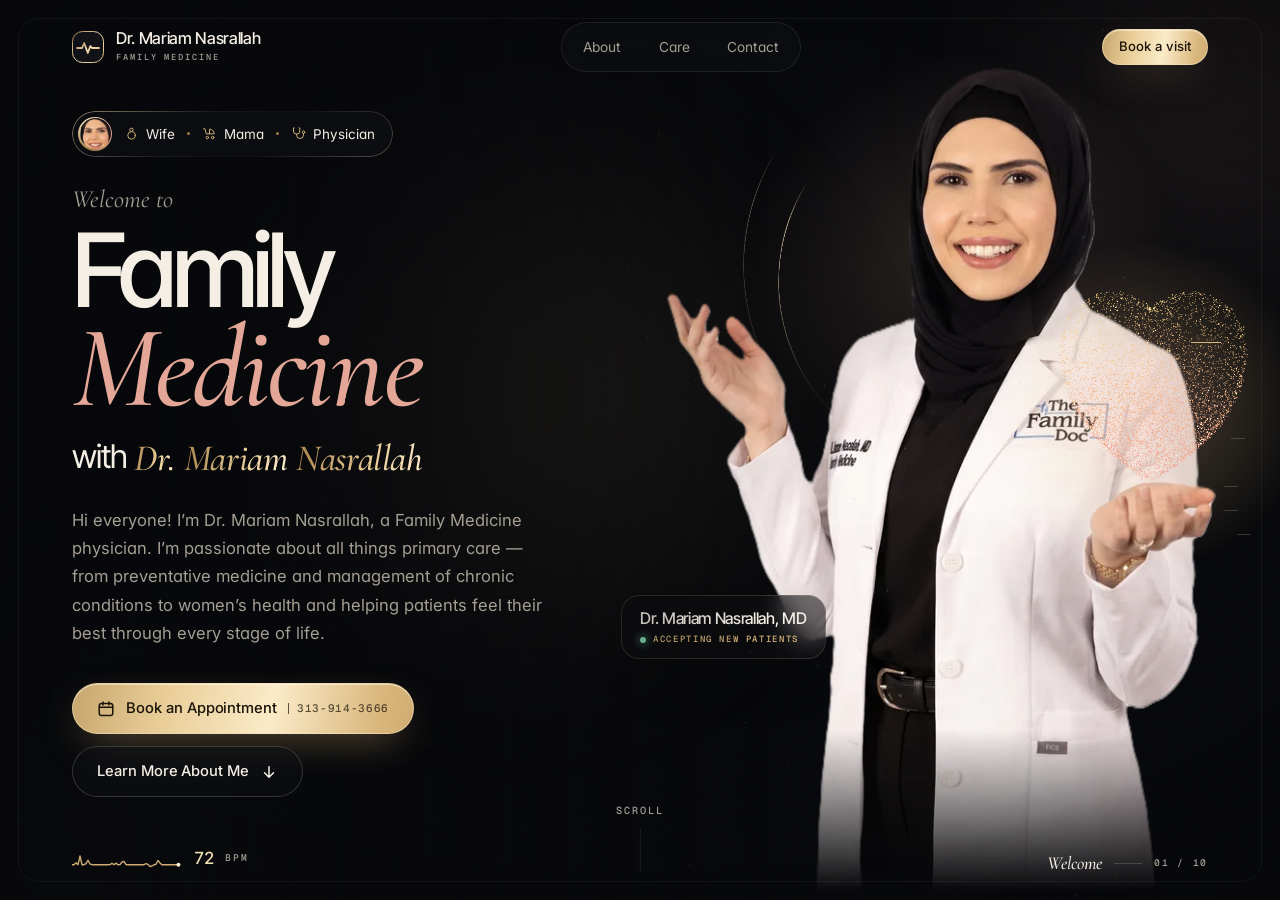
==== dr-mariam-website/index.html @ cad7cf0d "Redesign Dr. Mariam site with a premium champagne-gold look Adds the uploaded one-page site under dr" ====
<!doctype html>
<html lang="en">
<head>
<meta charset="utf-8">
<meta name="viewport" content="width=device-width, initial-scale=1, viewport-fit=cover">
<title>Dr. Mariam Nasrallah</title>
<meta name="description" content="Dr. Mariam Nasrallah, Family Medicine physician. Preventative medicine, chronic condition management and women's health for every stage of life. Now accepting new patients — call 313-914-3666.">
<meta name="theme-color" content="#07080B">
<meta property="og:type" content="website">
<meta property="og:title" content="Family Medicine with Dr. Mariam Nasrallah">
<meta property="og:description" content="Compassionate, patient-centered primary care for your whole family. Currently accepting new patients.">
<meta property="og:image" content="assets/img/og-image.jpg">
<meta name="twitter:card" content="summary_large_image">
<meta name="twitter:image" content="assets/img/og-image.jpg">
<link rel="icon" href="assets/img/favicon.svg" type="image/svg+xml">
<link rel="apple-touch-icon" href="assets/img/apple-touch-icon.png">
<link rel="manifest" href="site.webmanifest">
<link rel="preconnect" href="https://fonts.googleapis.com">
<link rel="preconnect" href="https://fonts.gstatic.com" crossorigin>
<link rel="stylesheet" href="https://fonts.googleapis.com/css2?family=Inter+Tight:wght@300..600&family=Cormorant+Garamond:ital,wght@1,400..600&family=Inter:wght@400;500&family=Geist+Mono:wght@400;500&display=swap">
<script type="application/ld+json">
{
  "@context": "https://schema.org",
  "@type": "Physician",
  "name": "Dr. Mariam Nasrallah",
  "medicalSpecialty": "https://schema.org/PrimaryCare",
  "description": "Family Medicine physician focused on preventative medicine, chronic condition management and women's health.",
  "telephone": "+1-313-914-3666",
  "isAcceptingNewPatients": true,
  "sameAs": ["https://www.instagram.com/thefamilydocclinic/"]
}
</script>
<link rel="preload" as="image" href="assets/img/dr-mariam-960.webp" imagesrcset="assets/img/dr-mariam-600.webp 600w, assets/img/dr-mariam-960.webp 960w" imagesizes="(max-width: 760px) 45vh, 66vh" fetchpriority="high">
<link rel="stylesheet" href="assets/css/style.css">
</head>
<body>

<svg width="0" height="0" style="position:absolute" aria-hidden="true" focusable="false"><defs><linearGradient id="gWarm" x1="0" y1="0" x2="1" y2="1"><stop offset="0" stop-color="#F3DFB6"/><stop offset=".55" stop-color="#D8B57A"/><stop offset="1" stop-color="#E4A797"/></linearGradient><linearGradient id="gGold" x1="0" y1="0" x2="1" y2="1"><stop offset="0" stop-color="#9E7A45"/><stop offset=".5" stop-color="#F3DFB6"/><stop offset="1" stop-color="#D8B57A"/></linearGradient></defs></svg>
<div class="loader" id="loader" aria-hidden="true">
  <div class="loader-in">
    <svg viewBox="0 0 64 64"><circle cx="32" cy="32" r="30"/><path pathLength="1" d="M8 34h11l4.4-10 7.2 20 5.2-14 3.2 4H56"/></svg>
    <span class="loader-name">Dr. Mariam Nasrallah</span>
    <span class="loader-bar"><i></i></span>
  </div>
</div>
<div class="atmos" aria-hidden="true"><i></i></div>
<figure class="doc" id="doc">
  <div class="doc-in" id="docIn">
    <div class="halo" aria-hidden="true"></div>
    <div class="ring" aria-hidden="true"></div>
    <div class="ring r2" aria-hidden="true"></div>
    <img src="assets/img/dr-mariam-960.webp" srcset="assets/img/dr-mariam-600.webp 600w, assets/img/dr-mariam-960.webp 960w" sizes="(max-width: 760px) 45vh, 66vh" width="960" height="1402" alt="Dr. Mariam Nasrallah in her white coat, smiling with open hands" fetchpriority="high" decoding="async">
    <div class="scan" aria-hidden="true"></div>
    <span class="palm" id="palm" aria-hidden="true"></span>
    <div class="doc-tag" aria-hidden="true"><b>Dr. Mariam Nasrallah, MD</b><span><i></i>Accepting new patients</span></div>
  </div>
</figure>
<canvas id="scene" aria-hidden="true"></canvas>
<div class="vignette" aria-hidden="true"></div>
<div class="grain" aria-hidden="true"></div>
<div class="frame" aria-hidden="true"></div>
<div class="progress" id="progress" aria-hidden="true"></div>

<header class="nav">
  <div class="bar">
    <a class="brand" href="#home" data-go="0" aria-label="Dr. Mariam Nasrallah — home">
      <svg viewBox="0 0 32 32" aria-hidden="true"><rect x=".5" y=".5" width="31" height="31" rx="10" fill="#111217" stroke="url(#gGold)"/><path d="M5 17h5l2.2-5 3.6 10 2.6-7 1.6 2H27" fill="none" stroke="url(#gGold)" stroke-width="1.8" stroke-linecap="round" stroke-linejoin="round"/></svg>
      <span>Dr. Mariam Nasrallah<small>Family Medicine</small></span>
    </a>
    <ul class="nav-links">
      <li><a href="#about" data-go="1" data-group="1-4">About</a></li>
      <li><a href="#care" data-go="5" data-group="5-8">Care</a></li>
      <li><a href="#contact" data-go="9" data-group="9-9">Contact</a></li>
    </ul>
    <a class="btn btn-sm btn-gold" href="tel:+13139143666">Book a visit</a>
  </div>
</header>

<main class="stage" id="stage">
  <!-- Each .ch is one chapter. Scroll / swipe / arrow keys move between them (assets/js/main.js). -->

  <!-- 00 · HERO -->
  <section class="ch hero" id="home" data-side="left" data-name="Welcome">
    <div class="panel">
      <p class="roles" data-r>
        <span class="avatar"><img src="assets/img/avatar.webp" alt="" width="30" height="30"></span>
        <span class="r"><svg class="ic" viewBox="0 0 24 24" aria-hidden="true"><circle cx="12" cy="15" r="6"/><path d="M9.2 6.2 10.6 3.5h2.8l1.4 2.7L12 9.2z"/></svg>Wife</span><i></i>
        <span class="r"><svg class="ic" viewBox="0 0 24 24" aria-hidden="true"><path d="M2.5 4.5h2.4l1.7 8h12.9a7.5 7.5 0 0 0-7.5-7.5v7.5"/><circle cx="8.5" cy="18.5" r="2"/><circle cx="17" cy="18.5" r="2"/></svg>Mama</span><i></i>
        <span class="r"><svg class="ic" viewBox="0 0 24 24" aria-hidden="true"><path d="M5 3H4v5a5 5 0 0 0 10 0V3h-1"/><path d="M9 13v1.5a5.5 5.5 0 0 0 11 0V12"/><circle cx="20" cy="10" r="2"/></svg>Physician</span>
      </p>
      <h1 data-split>
        <span class="t-sm">Welcome to</span>
        <span class="t-xl">Family <span class="serif">Medicine</span></span>
        <span class="t-md">with <span class="serif gold">Dr. Mariam Nasrallah</span></span>
      </h1>
      <p class="lede" data-r>Hi everyone! I’m Dr. Mariam Nasrallah, a Family Medicine physician. I’m passionate about all things primary care — from preventative medicine and management of chronic conditions to women’s health and helping patients feel their best through every stage of life.</p>
      <div class="cta" data-r>
        <a class="btn btn-gold" href="tel:+13139143666">
          <svg viewBox="0 0 24 24" fill="none" stroke="currentColor" stroke-width="2" stroke-linecap="round" stroke-linejoin="round" aria-hidden="true"><rect x="3" y="4.5" width="18" height="16" rx="3"/><path d="M3 9.5h18M8 2.5v4M16 2.5v4"/></svg>
          Book an Appointment <span class="sub">313-914-3666</span>
        </a>
        <a class="btn" href="#about" data-go="1">Learn More About Me
          <svg viewBox="0 0 24 24" fill="none" stroke="currentColor" stroke-width="2" stroke-linecap="round" aria-hidden="true"><path d="M12 5v14M6 13l6 6 6-6"/></svg>
        </a>
      </div>
    </div>
  </section>

  <!-- 01 · ABOUT -->
  <section class="ch" id="about" data-side="right" data-name="About">
    <div class="panel">
      <div class="kicker" data-r><b>01</b><span class="mono">Background &amp; roots</span></div>
      <h2 class="big" data-split>Get to Know <span class="serif gold">Dr.&nbsp;Nasrallah</span></h2>
      <p class="lede" data-r>Raised in Dearborn, trained in Ann Arbor, and now caring for families with the same warmth she brings home to her own.</p>
    </div>
  </section>

  <!-- 02 · ROOTS -->
  <section class="ch" data-side="left" data-name="Roots">
    <div class="panel">
      <div class="kicker" data-r><b>01.1</b><span class="mono">Roots</span></div>
      <div class="ms">
        <div class="rule" data-r></div>
        <div class="tile" data-r><svg class="ic" viewBox="0 0 24 24" aria-hidden="true"><path d="M12 21s-7-6.1-7-11.4a7 7 0 0 1 14 0C19 14.9 12 21 12 21z"/><circle cx="12" cy="9.6" r="2.6"/></svg></div>
        <div class="mono yr" data-r><b>Hometown</b>Where it began</div>
        <h3 data-split>Dearborn, Michigan</h3>
        <p data-r>Where it all started, and the community that shaped how she cares for families.</p>
      </div>
      <div class="ms">
        <div class="rule" data-r></div>
        <div class="tile" data-r><svg class="ic" viewBox="0 0 24 24" aria-hidden="true"><path d="M2 9.5 12 4.5l10 5-10 5z"/><path d="M6 11.6v4.6c0 1.6 2.7 3.3 6 3.3s6-1.7 6-3.3v-4.6"/><path d="M22 9.5v5.5"/></svg></div>
        <div class="mono yr" data-r><b>Undergraduate</b>Go Blue <span class="dots2"><i></i><i></i></span></div>
        <h3 data-split>University of Michigan, Ann&nbsp;Arbor</h3>
        <p data-r>Maize, blue and a growing love for medicine.</p>
      </div>
    </div>
  </section>

  <!-- 03 · TRAINING -->
  <section class="ch" data-side="right" data-name="Training">
    <div class="panel">
      <div class="kicker" data-r><b>01.2</b><span class="mono">Training</span></div>
      <div class="ms">
        <div class="rule" data-r></div>
        <div class="tile" data-r><svg class="ic" viewBox="0 0 24 24" aria-hidden="true"><rect x="3" y="4.5" width="18" height="12.5" rx="2"/><path d="M7 8.5h10M7 12h5"/><circle cx="16.5" cy="14" r="2.4"/><path d="m15.4 16.2-.6 4.3 1.7-1 1.7 1-.6-4.3"/></svg></div>
        <div class="mono yr" data-r><b>Medical School</b>Doctor of Medicine</div>
        <h3 data-split>University of Michigan, Ann&nbsp;Arbor</h3>
        <p data-r>Stayed in Ann Arbor to earn her medical degree.</p>
      </div>
      <div class="ms">
        <div class="rule" data-r></div>
        <div class="tile" data-r><svg class="ic" viewBox="0 0 24 24" aria-hidden="true"><path d="M4 21V8l8-4.5L20 8v13"/><path d="M10 21v-4.5h4V21"/><path d="M12 7.5v5M9.5 10h5"/><path d="M2 21h20"/></svg></div>
        <div class="mono yr" data-r><b>Residency</b>Family Medicine</div>
        <h3 data-split>Beaumont Wayne Family Medicine</h3>
        <p data-r>Trained to care for patients of every age.</p>
      </div>
    </div>
  </section>

  <!-- 04 · FUN FACTS -->
  <section class="ch" data-side="left" data-name="Off the chart">
    <div class="panel">
      <div class="kicker" data-r><b>01.3</b><span class="mono">Personal touch</span></div>
      <h2 class="big" data-split>Off the <span class="serif gold">chart.</span></h2>
      <div class="facts">
        <article class="fact" data-r>
          <span class="tile"><svg viewBox="0 0 48 48" aria-hidden="true" stroke="url(#gWarm)"><rect x="5" y="13" width="38" height="26" rx="6"/><path d="M18 5.5l6 7.5 6-7.5"/><path d="M11 27h6l2.6-5.5 4 11 3-7 2 1.5H37"/><path d="M14 39v4M34 39v4"/></svg></span>
          <span class="mono">Favorite show</span>
          <span class="v">The OG Grey’s Anatomy</span>
        </article>
        <article class="fact" data-r>
          <span class="tile"><svg viewBox="0 0 48 48" aria-hidden="true" stroke="url(#gWarm)"><path d="M5 36a19 19 0 0 1 38 0z"/><path d="M9.5 27c2-2.4 3.6-.6 5.6-2.6s3.8 0 5.8-2 3.8.2 5.8-1.6 4 .6 6 0 3.2 1.8 4.2 3.2"/><path d="M19 17.5c1.2-4.4 7.4-5.6 9.6-2.2 1.8 2.8-.6 6-3.4 4.8"/><path d="M16 13.5l2.6 1.6M22 9.5l.3 3"/></svg></span>
          <span class="mono">Favorite food</span>
          <span class="v">Bang Bang Shrimp Tacos</span>
        </article>
        <article class="fact" data-r>
          <span class="tile"><svg viewBox="0 0 48 48" aria-hidden="true" stroke="url(#gWarm)"><circle cx="24" cy="26" r="14"/><path d="M24 12c-.6-3.4 2.4-5.6 5-4.4"/><path d="M18.5 24.5h.01M29.5 24.5h.01" stroke-width="3"/><path d="M19.5 31c2.6 2.4 6.4 2.4 9 0"/><path d="M8.8 23.5a3 3 0 1 0 .6 5.6M39.2 23.5a3 3 0 1 1-.6 5.6"/></svg></span>
          <span class="mono">Biggest accomplishment</span>
          <span class="v">Being a mama to my baby boys</span>
        </article>
      </div>
    </div>
  </section>

  <!-- 05 · CARE -->
  <section class="ch" id="care" data-side="right" data-name="Care">
    <div class="panel">
      <div class="kicker" data-r><b>02</b><span class="mono">Clinical focus &amp; care philosophy</span></div>
      <h2 class="big" data-split>Comprehensive Care for <span class="serif gold">Every Stage of&nbsp;Life</span></h2>
      <p class="lede" data-r>Dedicated to providing compassionate, patient-centered care for your entire family.</p>
      <div class="stages" data-r aria-hidden="true">
        <i class="run"></i>
        <span>Newborn</span><span>Childhood</span><span>Teens</span><span>Adulthood</span><span>Parenthood</span><span>Midlife</span><span>Golden years</span>
      </div>
    </div>
  </section>

  <!-- 06 · PREVENTATIVE -->
  <section class="ch svc" data-side="left" data-name="Preventative" style="--c:var(--sage)">
    <div class="panel">
      <div class="tile" data-r><svg class="ic" viewBox="0 0 24 24" aria-hidden="true"><path d="M12 2.8 4.5 5.6v5.6c0 4.6 3.1 8.6 7.5 10 4.4-1.4 7.5-5.4 7.5-10V5.6z"/><path d="m8.6 12.2 2.4 2.4 4.6-4.8"/></svg></div>
      <div class="kicker" data-r><b>02.1</b><span class="mono">Stay ahead</span></div>
      <h2 data-split>Preventative <span class="serif">Medicine</span></h2>
      <p class="lede" data-r>Routine check-ups, screenings, and wellness exams to keep you healthy.</p>
      <div class="tags" data-r><span>Check-ups</span><span>Screenings</span><span>Wellness exams</span></div>
    </div>
  </section>

  <!-- 07 · CHRONIC -->
  <section class="ch svc" data-side="right" data-name="Chronic care" style="--c:var(--rose)">
    <div class="panel">
      <div class="tile" data-r><svg class="ic" viewBox="0 0 24 24" aria-hidden="true"><path d="M2.5 12h4l2-5 4 10 2.5-6 1.5 1h5"/><circle cx="12" cy="12" r="10"/></svg></div>
      <div class="kicker" data-r><b>02.2</b><span class="mono">Long-term partner</span></div>
      <h2 data-split>Chronic Condition <span class="serif">Management</span></h2>
      <p class="lede" data-r>Ongoing, personalized care for long-term health conditions.</p>
      <div class="tags" data-r><span>Ongoing</span><span>Personalized</span><span>Long-term</span></div>
    </div>
  </section>

  <!-- 08 · WOMEN'S HEALTH -->
  <section class="ch svc" data-side="left" data-name="Women’s health" style="--c:var(--gold)">
    <div class="panel">
      <div class="tile" data-r><svg class="ic" viewBox="0 0 24 24" aria-hidden="true"><circle cx="12" cy="8.5" r="5.5"/><path d="M12 14v8M8.5 18.5h7"/></svg></div>
      <div class="kicker" data-r><b>02.3</b><span class="mono">Every milestone</span></div>
      <h2 data-split>Women’s <span class="serif">Health</span></h2>
      <p class="lede" data-r>Dedicated care supporting women through every milestone of life.</p>
      <div class="tags" data-r><span>Every milestone</span><span>Whole-person</span><span>Supportive</span></div>
    </div>
  </section>

  <!-- 09 · BOOK -->
  <section class="ch book" id="contact" data-side="left" data-name="Book">
    <div class="panel">
      <span class="status" data-r><i></i>Now booking</span>
      <h2 data-split>Currently Accepting <span class="serif gold">New Patients</span></h2>
      <p class="lede" data-r>Ready to prioritize your health? Call and schedule your appointment today!</p>
      <div data-r><div class="odo" id="odo" data-number="313-914-3666" aria-label="313-914-3666">313-914-3666</div></div>
      <div class="cta" data-r>
        <a class="btn btn-gold" href="tel:+13139143666">
          <svg viewBox="0 0 24 24" fill="none" stroke="currentColor" stroke-width="2" stroke-linecap="round" stroke-linejoin="round" aria-hidden="true"><path d="M21 16.5v3a2 2 0 0 1-2.2 2A19.8 19.8 0 0 1 2.5 5.2 2 2 0 0 1 4.5 3h3a2 2 0 0 1 2 1.7c.1 1 .4 1.9.7 2.8a2 2 0 0 1-.5 2.1L8.5 10.8a16 16 0 0 0 4.7 4.7l1.2-1.2a2 2 0 0 1 2.1-.5c.9.3 1.8.6 2.8.7a2 2 0 0 1 1.7 2z"/></svg>
          Call to book
        </a>
        <button class="btn" id="copyBtn" type="button">
          <svg viewBox="0 0 24 24" fill="none" stroke="currentColor" stroke-width="2" stroke-linecap="round" stroke-linejoin="round" aria-hidden="true"><rect x="8" y="8" width="13" height="13" rx="3"/><path d="M16 8V5a2 2 0 0 0-2-2H5a2 2 0 0 0-2 2v9a2 2 0 0 0 2 2h3"/></svg>
          Copy number
        </button>
      </div>
      <p class="copied" id="copied" aria-live="polite"></p>
      <dl class="meta" data-r>
        <div><dt class="mono">Phone</dt><dd>313-914-3666</dd></div>
        <div><dt class="mono">Clinic</dt><dd><a href="https://www.instagram.com/thefamilydocclinic/" target="_blank" rel="noopener">@thefamilydocclinic</a></dd></div>
      </dl>
      <p class="disclaimer" data-r><strong>Disclaimer:</strong> Content on this platform is for informational purposes only and does not substitute for professional medical advice. In an emergency, call 911. · © <span id="yr">2026</span> Dr. Mariam Nasrallah</p>
    </div>
  </section>
</main>

<div class="hud hud-l" aria-hidden="true"><canvas id="ecg"></canvas><b id="bpm">72</b>BPM</div>
<div class="hud hud-r" aria-hidden="true"><em id="chName">Welcome</em><span class="num" id="chNum">01 / 10</span></div>
<ul class="dots" id="dots" aria-label="Chapters"></ul>
<div class="hint mono" id="hint" aria-hidden="true"><b class="h-d">Scroll</b><b class="h-m">Swipe up</b><span></span></div>

<script src="assets/js/scene.js" defer></script>
<script src="assets/js/main.js" defer></script>
</body>
</html>
---- dr-mariam-website/assets/css/style.css ----
/* Dr. Mariam Nasrallah — Family Medicine
   Styles for index.html and 404.html */
/* Layout: a pinned cinematic stage. The screen never scrolls away; scrolling scrubs ten chapters.
   A WebGL particle sculpture stays fixed at centre and morphs per chapter
   (heart → DNA → capsule → cross → family → knot → shield → ECG → bloom → heart),
   while each chapter's copy slides in from alternating sides.
   Look: "midnight clinic" — obsidian background, ivory type, champagne-gold accents,
   with soft blush and sage as supporting tones. Deliberately dark, single theme. */
:root{
  color-scheme:dark;
  --bg:#07080B; --bg-2:#0D0F14; --ink:#F4EEE4; --muted:#A49E93; --line:rgba(244,238,228,.09); --line-2:rgba(244,238,228,.18);
  --glass:rgba(17,18,23,.55); --glass-hi:rgba(255,255,255,.035);
  --gold:#D8B57A; --gold-hi:#F3DFB6; --gold-lo:#9E7A45; --rose:#E4A797; --sage:#8FC2B3; --mint:#7FD8B0; --on-gold:#1A1309;
  --gold-grad:linear-gradient(100deg, #A8834A 0%, #E9CD97 28%, #FBEBC8 46%, #D8B57A 64%, #9E7A45 100%);
  --hair:linear-gradient(140deg, rgba(243,223,182,.55), rgba(243,223,182,.06) 38%, rgba(243,223,182,.02) 62%, rgba(243,223,182,.32));
  --f-display:"Inter Tight", "Helvetica Neue", "Segoe UI", system-ui, sans-serif;
  --f-serif:"Cormorant Garamond", "Iowan Old Style", "Palatino Linotype", Georgia, serif;
  --f-body:"Inter", "Helvetica Neue", "Segoe UI", system-ui, sans-serif;
  --f-mono:"Geist Mono", ui-monospace, "SFMono-Regular", Menlo, monospace;
  --ease:cubic-bezier(.19,1,.22,1);
  --ease-io:cubic-bezier(.76,0,.24,1);
  --gutter:max(16px, 5vw);
}
*,*::before,*::after{box-sizing:border-box}
html{-webkit-text-size-adjust:100%;background:var(--bg)}
/* the page never scrolls natively: main.js turns wheel, touch and keys into chapter progress */
html,body{height:100%;overflow:hidden;overscroll-behavior:none}
body{margin:0;touch-action:pinch-zoom;background:var(--bg);color:var(--ink);font:400 1.0625rem/1.65 var(--f-body);overflow-x:hidden;-webkit-font-smoothing:antialiased;-moz-osx-font-smoothing:grayscale;font-feature-settings:"ss01","cv11"}
a{color:inherit}
::selection{background:var(--gold);color:var(--on-gold)}
:focus-visible{outline:1px solid var(--gold);outline-offset:4px;border-radius:6px}
h1,h2,h3{font-family:var(--f-display);margin:0;font-weight:500;letter-spacing:-.04em;text-wrap:balance}
p{margin:0}
.mono{font:500 .64rem/1.5 var(--f-mono);letter-spacing:.2em;text-transform:uppercase;color:var(--muted)}
.serif{font-family:var(--f-serif);font-style:italic;font-weight:500;letter-spacing:-.01em;font-size:1.14em}
/* champagne foil text with a slow sheen */
.gold,.gold .w>span{background:var(--gold-grad);background-size:220% 100%;-webkit-background-clip:text;background-clip:text;color:transparent;-webkit-text-fill-color:transparent;animation:sheen 9s ease-in-out infinite}
.gold:has(.w){background:none;animation:none}
@keyframes sheen{0%,100%{background-position:0% 50%}50%{background-position:100% 50%}}
.rose{color:var(--rose)}
.ic{width:1em;height:1em;flex:none;fill:none;stroke:currentColor;stroke-width:1.5;stroke-linecap:round;stroke-linejoin:round}
/* glass tile with a hairline gold border (mask-composited gradient stroke) */
.tile{display:grid;place-items:center;border-radius:16px;position:relative;color:var(--gold);
  background:linear-gradient(160deg, rgba(255,255,255,.06), rgba(255,255,255,.01));
  box-shadow:inset 0 1px 0 rgba(255,255,255,.06), 0 20px 40px -24px rgba(0,0,0,.9)}
.tile::before,.fact::before,.roles::before{content:"";position:absolute;inset:0;border-radius:inherit;padding:1px;background:var(--hair);pointer-events:none;
  -webkit-mask:linear-gradient(#000 0 0) content-box, linear-gradient(#000 0 0);-webkit-mask-composite:xor;mask:linear-gradient(#000 0 0) content-box exclude, linear-gradient(#000 0 0)}

/* ---------- preloader ---------- */
.loader{position:fixed;inset:0;z-index:100;display:grid;place-items:center;background:var(--bg);pointer-events:none;
  transition:clip-path 1.1s var(--ease-io) .15s, visibility 0s linear 1.3s;clip-path:inset(0 0 0 0);
  animation:loaderFailsafe 0s linear 4s forwards}
.loader-in{display:flex;flex-direction:column;align-items:center;gap:22px;transition:opacity .5s ease, transform 1s var(--ease)}
.loader svg{width:64px;height:64px;overflow:visible}
.loader svg path{fill:none;stroke:url(#gGold);stroke-width:1.4;stroke-linecap:round;stroke-linejoin:round;stroke-dasharray:1;stroke-dashoffset:1;animation:draw 1.1s var(--ease) .1s forwards}
.loader svg circle{fill:none;stroke:rgba(216,181,122,.25);stroke-width:.7}
.loader-name{font:400 1.05rem/1 var(--f-serif);font-style:italic;letter-spacing:.02em;color:var(--ink);opacity:0;animation:fadeUp .9s var(--ease) .35s forwards}
.loader-bar{width:140px;height:1px;background:var(--line);overflow:hidden}
.loader-bar i{display:block;height:100%;background:var(--gold-grad);transform-origin:left;transform:scaleX(0);animation:fill .9s var(--ease-io) .1s forwards}
.ready .loader{clip-path:inset(0 0 100% 0);visibility:hidden}
.ready .loader-in{opacity:0;transform:translate3d(0,-24px,0)}
@keyframes draw{to{stroke-dashoffset:0}}
@keyframes fill{to{transform:scaleX(1)}}
@keyframes fadeUp{from{opacity:0;transform:translate3d(0,8px,0)}to{opacity:1;transform:none}}
@keyframes loaderFailsafe{to{visibility:hidden;opacity:0}}

/* ---------- fixed layers ---------- */
/* slow aurora: three blurred light pools drifting on the compositor */
.atmos{position:fixed;inset:-10%;z-index:0;pointer-events:none;overflow:hidden}
.atmos::before,.atmos::after,.atmos i{content:"";position:absolute;border-radius:50%;filter:blur(70px);will-change:transform}
.atmos::before{width:55vmax;height:55vmax;left:20%;top:12%;background:radial-gradient(circle, rgba(216,181,122,.13), transparent 65%);animation:drift1 26s ease-in-out infinite alternate}
.atmos::after{width:48vmax;height:48vmax;right:-8%;top:-12%;background:radial-gradient(circle, rgba(228,167,151,.10), transparent 65%);animation:drift2 32s ease-in-out infinite alternate}
.atmos i{width:50vmax;height:50vmax;left:-12%;bottom:-18%;background:radial-gradient(circle, rgba(143,194,179,.09), transparent 65%);animation:drift3 38s ease-in-out infinite alternate}
@keyframes drift1{to{transform:translate3d(-8vw, 6vh, 0) scale(1.12)}}
@keyframes drift2{to{transform:translate3d(-10vw, 12vh, 0) scale(.9)}}
@keyframes drift3{to{transform:translate3d(12vw, -8vh, 0) scale(1.1)}}
#scene{position:fixed;inset:0;width:100%;height:100%;z-index:2;pointer-events:none;display:block}
.vignette{position:fixed;inset:0;z-index:2;pointer-events:none;background:radial-gradient(120% 90% at 50% 50%, transparent 52%, rgba(3,3,5,.82))}
.grain{position:fixed;inset:0;z-index:2;pointer-events:none;opacity:.05;mix-blend-mode:overlay;
  background-image:url("data:image/svg+xml,%3Csvg xmlns='http://www.w3.org/2000/svg' width='160' height='160'%3E%3Cfilter id='n'%3E%3CfeTurbulence type='fractalNoise' baseFrequency='.9' numOctaves='2' stitchTiles='stitch'/%3E%3C/filter%3E%3Crect width='100%25' height='100%25' filter='url(%23n)'/%3E%3C/svg%3E")}
/* fine frame lines, like a gallery mount */
.frame{position:fixed;inset:clamp(10px, 1.4vw, 18px);z-index:4;pointer-events:none;border:1px solid rgba(244,238,228,.05);border-radius:clamp(14px, 1.6vw, 26px)}

/* ---------- stage + chapters ----------
   Performance: chapters animate with class-based CSS transitions on transform/opacity only,
   so the browser runs them on the GPU compositor. Nothing is recalculated per frame. */
.stage{position:fixed;inset:0;z-index:3;pointer-events:none}
.ch{--dir:-1;--dy:0;position:absolute;inset:0;display:flex;align-items:center;padding-inline:calc(var(--gutter) + 8px);padding-block:104px 96px;visibility:hidden;transition:visibility 0s linear .9s}
.ch[data-side="right"]{--dir:1;justify-content:flex-end}
.ch[data-side="center"]{--dir:0;--dy:1;justify-content:center;text-align:center}
.ch.active,.ch.leaving{visibility:visible;transition-delay:0s}
.ch.active .panel{pointer-events:auto}
/* side scrim keeps copy legible over the sculpture */
.ch::before{content:"";position:absolute;inset:0;pointer-events:none;opacity:0;transition:opacity 1s ease;
  background:linear-gradient(90deg, rgba(7,8,11,.9) 0%, rgba(7,8,11,.55) 34%, transparent 60%)}
.ch[data-side="right"]::before{background:linear-gradient(270deg, rgba(7,8,11,.9) 0%, rgba(7,8,11,.55) 34%, transparent 60%)}
.ch[data-side="center"]::before{background:radial-gradient(60% 60% at 50% 50%, rgba(7,8,11,.7), transparent 75%)}
.ch.active::before{opacity:1}
.panel{position:relative;width:min(560px, 37vw);transition:opacity .5s ease, transform .9s var(--ease), filter .6s ease}
.ch[data-side="center"] .panel{width:min(980px, 100%)}
.ch.leaving .panel{opacity:0;filter:blur(6px);transform:translate3d(calc(var(--dir) * 4vw), calc(var(--back, -1) * 6vh), 0) scale(.97)}

/* staggered children: --k is each item's order (0..1) inside its chapter */
.ch [data-r]{opacity:0;transform:translate3d(calc(var(--dir) * 60px), calc(var(--dy) * 30px + 14px), 0);
  transition:opacity .3s ease, transform .3s ease}
.ch.active [data-r]{opacity:1;transform:none;
  transition:opacity 1s var(--ease) calc(var(--k, 0) * 650ms + 160ms), transform 1.3s var(--ease) calc(var(--k, 0) * 650ms + 160ms)}
.ch .rule[data-r]{opacity:1;transform:scaleX(0);transform-origin:var(--origin, left)}
.ch.active .rule[data-r]{transform:scaleX(1);transition:transform 1.6s var(--ease-io) calc(var(--k, 0) * 650ms + 160ms)}
.ch[data-side="right"] .rule[data-r]{--origin:right}
/* masked word rise, coming into focus */
.w{display:inline-block;overflow:hidden;vertical-align:top;padding:0 .08em .16em;margin:0 -.08em -.16em}
.w>span{display:inline-block;transform:translate3d(0, 105%, 0) rotate(4deg);opacity:0;filter:blur(10px);transform-origin:0 100%;transition:transform .3s ease, opacity .3s ease, filter .3s ease}
.ch.active .w>span{transform:none;opacity:1;filter:blur(0);
  transition:transform 1.3s var(--ease) calc(var(--k, 0) * 650ms + 160ms), opacity 1s ease calc(var(--k, 0) * 650ms + 160ms), filter 1.1s var(--ease) calc(var(--k, 0) * 650ms + 160ms)}

/* ---------- the doctor ----------
   One fixed portrait shared by the Welcome and Book chapters. It is revealed by a scan line,
   sits under the particle canvas so the beating heart floats above her open palm. */
.doc{position:fixed;z-index:1;right:max(16px, 3.5vw);bottom:0;height:min(94vh, 1060px);aspect-ratio:1520/2220;margin:0;pointer-events:none;
  opacity:0;transform:translate3d(0, 5vh, 0) scale(.98);transition:opacity .6s ease, transform 1.4s var(--ease)}
.doc.show{opacity:1;transform:none}
.doc-in{position:absolute;inset:0;will-change:transform}
.doc img{position:absolute;inset:0;width:100%;height:100%;object-fit:contain;
  clip-path:inset(0 0 100% 0);transition:clip-path .5s ease;filter:saturate(.92) contrast(1.03);
  -webkit-mask-image:linear-gradient(180deg, #000 80%, transparent 99%);mask-image:linear-gradient(180deg, #000 80%, transparent 99%)}
.doc.show img{clip-path:inset(0 0 0 0);transition:clip-path 1.8s var(--ease-io) .15s}
.scan{position:absolute;left:-6%;right:-6%;top:0;height:100%;pointer-events:none;transform:translate3d(0, 0, 0);opacity:0}
.scan::before{content:"";position:absolute;left:0;right:0;top:0;height:1px;background:linear-gradient(90deg, transparent, var(--gold) 22%, #FFF6E4 50%, var(--gold) 78%, transparent);box-shadow:0 0 16px 2px rgba(216,181,122,.55), 0 0 70px 12px rgba(216,181,122,.16)}
.doc.show .scan{animation:scan 1.8s var(--ease-io) .15s both}
@keyframes scan{0%{transform:translate3d(0,0,0);opacity:1}85%{opacity:1}100%{transform:translate3d(0,100%,0);opacity:0}}
.halo{position:absolute;left:14%;top:-2%;width:78%;aspect-ratio:1;border-radius:50%;pointer-events:none;
  background:radial-gradient(circle, rgba(216,181,122,.17), rgba(228,167,151,.06) 42%, transparent 68%)}
.ring{position:absolute;left:21%;top:5%;width:64%;aspect-ratio:1;border-radius:50%;pointer-events:none;
  background:conic-gradient(from 0deg, transparent 0 60%, rgba(216,181,122,.15) 66%, rgba(243,223,182,.9) 80%, transparent 84%);
  -webkit-mask:radial-gradient(farthest-side, transparent calc(100% - 1.2px), #000 calc(100% - 1px));mask:radial-gradient(farthest-side, transparent calc(100% - 1.2px), #000 calc(100% - 1px));
  animation:spin 18s linear infinite;opacity:.75}
.ring.r2{left:15%;top:-1%;width:76%;animation-duration:30s;animation-direction:reverse;opacity:.35}
@keyframes spin{to{transform:rotate(1turn)}}
.palm{position:absolute;left:85.5%;top:40%;width:1px;height:1px}
/* warm light the heart throws onto her hand and coat; pulses at 72 bpm */
.palm::before{content:"";position:absolute;left:0;top:0;width:clamp(120px, 38vh, 380px);aspect-ratio:1;transform:translate(-50%,-46%);border-radius:50%;pointer-events:none;
  background:radial-gradient(circle, rgba(228,167,151,.30), rgba(216,181,122,.14) 38%, transparent 68%);animation:beat .8333s ease-out infinite}
@keyframes beat{0%,100%{opacity:.75}22%{opacity:1}34%{opacity:.82}48%{opacity:.95}}
.doc-tag{position:absolute;left:-6%;top:64%;display:flex;flex-direction:column;gap:7px;padding:14px 18px;border-radius:18px;background:rgba(13,14,18,.55);border:1px solid rgba(243,223,182,.16);backdrop-filter:blur(14px) saturate(1.2);-webkit-backdrop-filter:blur(14px) saturate(1.2);box-shadow:0 30px 60px -30px rgba(0,0,0,.9);
  opacity:0;transform:translate3d(-20px,0,0);transition:opacity .4s ease, transform .4s ease}
.doc.show .doc-tag{opacity:1;transform:none;transition:opacity 1s var(--ease) 1.3s, transform 1.2s var(--ease) 1.3s}
.doc-tag b{font:500 1rem/1.1 var(--f-display);letter-spacing:-.02em}
.doc-tag span{font:500 .56rem/1 var(--f-mono);letter-spacing:.18em;text-transform:uppercase;color:var(--gold);display:flex;align-items:center;gap:7px}
.doc-tag span i{width:6px;height:6px;border-radius:50%;background:var(--mint);box-shadow:0 0 10px var(--mint)}


/* ---------- nav / HUD ---------- */
.nav{position:fixed;top:env(safe-area-inset-top,0px);left:0;right:0;z-index:40}
.nav .bar{display:flex;align-items:center;justify-content:space-between;gap:16px;padding:22px calc(var(--gutter) + 8px)}
.brand{display:flex;align-items:center;gap:12px;text-decoration:none;font:500 1.02rem/1.1 var(--f-display);letter-spacing:-.02em}
.brand svg{width:32px;height:32px;flex:none}
.brand small{display:block;margin-top:3px;font:500 .54rem/1.5 var(--f-mono);letter-spacing:.22em;color:var(--muted);text-transform:uppercase}
.nav-links{display:flex;gap:6px;list-style:none;margin:0;padding:5px;font-size:.86rem;border-radius:999px;background:rgba(17,18,23,.45);border:1px solid var(--line);backdrop-filter:blur(12px);-webkit-backdrop-filter:blur(12px)}
.nav-links a{display:block;padding:.55em 1.15em;border-radius:999px;text-decoration:none;color:var(--muted);transition:color .3s, background .4s var(--ease)}
.nav-links a:hover{color:var(--ink)}
.nav-links a.cur{color:var(--on-gold);background:var(--gold-hi)}
.progress{position:fixed;top:0;left:0;right:0;height:1px;z-index:41;background:var(--gold-grad);transform-origin:left;transform:scaleX(var(--sp,0));box-shadow:0 0 12px rgba(216,181,122,.6)}

.hud{position:fixed;z-index:30;bottom:calc(28px + env(safe-area-inset-bottom,0px));display:flex;align-items:center;gap:12px;pointer-events:none;font:500 .6rem/1 var(--f-mono);letter-spacing:.18em;text-transform:uppercase;color:var(--muted)}
.hud-l{left:calc(var(--gutter) + 8px)}
.hud-r{right:calc(var(--gutter) + 8px)}
.hud canvas{width:110px;height:28px;display:block}
.hud b{color:var(--gold-hi);font:500 1.05rem/1 var(--f-display);letter-spacing:-.02em;font-variant-numeric:tabular-nums}
.hud-r em{font-style:italic;font-family:var(--f-serif);font-size:1.15rem;letter-spacing:0;text-transform:none;color:var(--ink)}
.hud-r .num{font-variant-numeric:tabular-nums}
.hud-r .num::before{content:"";display:inline-block;width:28px;height:1px;background:var(--line-2);vertical-align:middle;margin-right:12px}
.dots{position:fixed;right:calc(var(--gutter) * .45);top:50%;transform:translateY(-50%);z-index:30;display:flex;flex-direction:column;gap:4px;list-style:none;margin:0;padding:0}
.dots button{all:unset;cursor:pointer;display:flex;align-items:center;justify-content:flex-end;gap:12px;height:20px}
.dots button span{font:500 .56rem/1 var(--f-mono);letter-spacing:.18em;text-transform:uppercase;color:var(--ink);opacity:0;transform:translateX(6px);transition:opacity .3s, transform .5s var(--ease);white-space:nowrap}
.dots button i{width:14px;height:1px;background:var(--line-2);transition:background .4s, width .6s var(--ease)}
.dots button:hover span,.dots button:focus-visible span{opacity:.85;transform:none}
.dots button:hover i{background:var(--ink)}
.dots button.cur i{background:var(--gold);width:30px;box-shadow:0 0 10px rgba(216,181,122,.6)}
.hint{position:fixed;left:50%;bottom:calc(28px + env(safe-area-inset-bottom,0px));transform:translateX(-50%);z-index:30;display:flex;flex-direction:column;align-items:center;gap:10px;pointer-events:none;transition:opacity .6s}
.hint span{display:block;width:1px;height:44px;background:var(--line);position:relative;overflow:hidden}
.hint span::after{content:"";position:absolute;left:0;top:-50%;width:1px;height:50%;background:linear-gradient(transparent, var(--gold));animation:cue 2.4s var(--ease-io) infinite}
@keyframes cue{to{top:100%}}

/* ---------- custom cursor (fine pointers only, added by main.js) ---------- */
.cursor,.cursor-dot{position:fixed;left:0;top:0;z-index:90;pointer-events:none;border-radius:50%;will-change:transform}
.cursor{width:38px;height:38px;margin:-19px 0 0 -19px;border:1px solid rgba(243,223,182,.55);transition:width .45s var(--ease), height .45s var(--ease), margin .45s var(--ease), background .4s, border-color .4s, opacity .4s}
.cursor-dot{width:5px;height:5px;margin:-2.5px 0 0 -2.5px;background:var(--gold-hi)}
.cursor.hover{width:68px;height:68px;margin:-34px 0 0 -34px;background:rgba(216,181,122,.1);border-color:rgba(243,223,182,.25)}
.cursor.down{width:28px;height:28px;margin:-14px 0 0 -14px}
.cursor.off,.cursor-dot.off{opacity:0}
html.has-cursor, html.has-cursor a, html.has-cursor button{cursor:none}

/* ---------- buttons ---------- */
.btn{--mx:0px;--my:0px;display:inline-flex;align-items:center;gap:.75em;padding:1.05em 1.65em;border-radius:999px;text-decoration:none;font:500 .92rem/1 var(--f-body);letter-spacing:-.005em;border:1px solid var(--line-2);color:var(--ink);background:rgba(17,18,23,.4);backdrop-filter:blur(10px);-webkit-backdrop-filter:blur(10px);cursor:pointer;position:relative;overflow:hidden;isolation:isolate;
  transform:translate3d(var(--mx), var(--my), 0);transition:border-color .4s, color .4s, transform .6s var(--ease), box-shadow .5s}
.btn::before{content:"";position:absolute;inset:-1px;background:var(--ink);border-radius:inherit;transform:translate3d(0,130%,0) scaleY(1.2);transform-origin:bottom;border-radius:50% 50% 0 0/40% 40% 0 0;transition:transform .7s var(--ease), border-radius .7s var(--ease);z-index:-1}
.btn:hover{color:var(--bg);border-color:var(--ink)}
.btn:hover::before{transform:none;border-radius:inherit}
.btn svg{width:18px;height:18px;flex:none;transition:transform .5s var(--ease)}
.btn:hover svg{transform:translate3d(0,2px,0)}
.btn-gold{background:var(--gold-grad);background-size:180% 100%;background-position:30% 50%;color:var(--on-gold);border-color:rgba(243,223,182,.6);box-shadow:0 14px 40px -14px rgba(216,181,122,.55), inset 0 1px 0 rgba(255,255,255,.45)}
.btn-gold::before{background:#FFF8EA}
/* glint that sweeps across the gold button every few seconds */
.btn-gold::after{content:"";position:absolute;top:0;bottom:0;left:-40%;width:30%;background:linear-gradient(100deg, transparent, rgba(255,255,255,.65), transparent);transform:skewX(-20deg) translate3d(0,0,0);animation:glint 5.5s var(--ease-io) 2.2s infinite;pointer-events:none}
@keyframes glint{0%{transform:skewX(-20deg) translate3d(0,0,0)}22%,100%{transform:skewX(-20deg) translate3d(560%,0,0)}}
.btn-gold:hover{color:var(--on-gold);border-color:#FFF8EA;box-shadow:0 18px 50px -12px rgba(243,223,182,.7)}
.btn-sm{padding:.8em 1.25em;font-size:.82rem}
.btn .sub{font:500 .68rem/1 var(--f-mono);letter-spacing:.06em;opacity:.7;padding-left:.75em;border-left:1px solid currentColor}

/* ---------- chapter content ---------- */
.kicker{display:flex;align-items:center;gap:14px;margin-bottom:26px}
.kicker b{font:500 .64rem/1 var(--f-mono);color:var(--gold);letter-spacing:.2em;display:inline-flex;align-items:center;gap:14px}
.kicker b::after{content:"";width:34px;height:1px;background:linear-gradient(90deg, var(--gold), transparent)}
.lede{color:var(--muted);margin-top:26px;max-width:48ch;font-size:1.04rem;line-height:1.7}
.big{font-size:clamp(2.3rem,min(5.2vw,9.2vh),5.6rem);line-height:.98}

/* hero */
.roles{position:relative;display:inline-flex;align-items:center;gap:12px;padding:6px 18px 6px 6px;border-radius:999px;background:rgba(17,18,23,.5);backdrop-filter:blur(10px);-webkit-backdrop-filter:blur(10px);font-size:.84rem;flex-wrap:wrap}
.avatar{width:34px;height:34px;border-radius:50%;flex:none;display:grid;place-items:center;padding:1.5px;background:conic-gradient(from 200deg, var(--gold-lo), var(--gold-hi), var(--rose), var(--gold-lo));overflow:hidden}
.avatar img{width:100%;height:100%;object-fit:cover;border-radius:50%}
.roles i{width:3px;height:3px;border-radius:50%;background:var(--gold-lo)}
.roles .r{display:inline-flex;align-items:center;gap:7px}
.roles .r .ic{font-size:15px;color:var(--gold)}
.hero h1{margin-top:28px;line-height:.9}
.hero .t-sm{display:block;font:400 clamp(1.15rem,1vw + .75rem,1.6rem)/1.2 var(--f-serif);font-style:italic;letter-spacing:0;color:var(--muted);margin-bottom:.35em}
.hero .t-xl{display:block;font-size:clamp(3rem,min(8vw,13vh),9rem);font-weight:500;letter-spacing:-.055em}
.hero .t-xl .serif{color:var(--rose);font-size:1.14em;letter-spacing:-.025em;font-weight:500}
.hero .t-md{display:block;margin-top:.55em;font:400 clamp(1.35rem,1.8vw + .6rem,2.3rem)/1.1 var(--f-display);letter-spacing:-.03em}
.hero .lede{max-width:50ch}
.cta{display:flex;flex-wrap:wrap;gap:12px;margin-top:36px}
.ch[data-side="center"] .cta{justify-content:center}

/* milestones */
.ms{display:grid;grid-template-columns:56px minmax(0,1fr);gap:6px 24px;padding-block:30px;position:relative}
.ms .rule{position:absolute;left:0;right:0;top:0;height:1px;background:linear-gradient(90deg, rgba(216,181,122,.55), var(--line-2) 40%, transparent)}
.ch[data-side="right"] .ms .rule{background:linear-gradient(270deg, rgba(216,181,122,.55), var(--line-2) 40%, transparent)}
.ms .tile{width:56px;height:56px;grid-row:span 3}
.ms .tile .ic{font-size:24px}
.ms .yr b{color:var(--gold);font-weight:500;margin-right:10px}
.ms h3{font-size:clamp(1.7rem,2.5vw + .2rem,2.6rem);line-height:1.06;letter-spacing:-.035em}
.ms p{color:var(--muted);max-width:44ch}
.dots2{display:inline-flex;gap:5px;margin-left:8px;vertical-align:middle}
.dots2 i{width:7px;height:7px;border-radius:50%;background:#FFCB05}
.dots2 i+i{background:#3C5DAA}

/* facts */
.facts{display:grid;gap:12px;margin-top:32px}
.fact{position:relative;display:grid;grid-template-columns:76px minmax(0,1fr);gap:4px 20px;align-items:center;padding:18px 22px 18px 18px;border-radius:22px;background:linear-gradient(150deg, rgba(255,255,255,.045), rgba(255,255,255,.01));backdrop-filter:blur(12px);-webkit-backdrop-filter:blur(12px)}
.fact:hover{background:linear-gradient(150deg, rgba(216,181,122,.09), rgba(255,255,255,.01))}
.fact .tile{width:76px;height:76px;border-radius:20px;grid-row:span 2}
.fact .tile svg{width:42px;height:42px;fill:none;stroke-width:1.4;stroke-linecap:round;stroke-linejoin:round}
.fact .v{font:400 clamp(1.25rem,1.1vw + .6rem,1.6rem)/1.15 var(--f-display);letter-spacing:-.03em}

/* stages ruler */
.stages{display:flex;justify-content:space-between;gap:8px;margin-top:44px;padding-top:16px;border-top:1px solid var(--line);position:relative}
.stages span{font:500 .54rem/1.3 var(--f-mono);letter-spacing:.14em;text-transform:uppercase;color:var(--muted)}
.stages .run{position:absolute;left:0;top:-1px;height:1px;width:100%;background:var(--gold-grad);box-shadow:0 0 12px rgba(216,181,122,.6);transform-origin:left;transform:scaleX(0);transition:transform .4s ease}
.ch.active .stages .run{transform:scaleX(1);transition:transform 2.4s var(--ease-io) .9s}

/* services */
.svc .tile{width:72px;height:72px;border-radius:22px;color:var(--c)}
.svc .tile .ic{font-size:32px}
.svc .kicker{margin:30px 0 16px}
.svc .kicker b{color:var(--c)}
.svc .kicker b::after{background:linear-gradient(90deg, var(--c), transparent)}
.svc h2{font-size:clamp(2.3rem,min(4.9vw,9vh),5.3rem);line-height:.98}
.svc h2 .serif{color:var(--c)}
.tags{display:flex;flex-wrap:wrap;gap:8px;margin-top:28px}
.tags span{font:500 .58rem/1 var(--f-mono);letter-spacing:.16em;text-transform:uppercase;padding:10px 14px;border-radius:999px;border:1px solid var(--line-2);background:rgba(17,18,23,.4);backdrop-filter:blur(8px);-webkit-backdrop-filter:blur(8px)}

/* booking */
.status{display:inline-flex;align-items:center;gap:10px;padding:9px 16px;border-radius:999px;border:1px solid rgba(127,216,176,.25);background:rgba(127,216,176,.06);font:500 .62rem/1 var(--f-mono);letter-spacing:.2em;text-transform:uppercase;color:#CFEFE0}
.status i{width:7px;height:7px;border-radius:50%;background:var(--mint);animation:pingG 2s infinite}
@keyframes pingG{0%{box-shadow:0 0 0 0 rgba(127,216,176,.55)}70%{box-shadow:0 0 0 10px rgba(127,216,176,0)}100%{box-shadow:0 0 0 0 rgba(127,216,176,0)}}
.book h2{font-size:clamp(2.3rem,min(5.4vw,9vh),5.8rem);line-height:.96;margin:26px 0 0;max-width:12ch}
.book .lede{margin-top:20px}
.book .panel{width:min(620px, 44vw)}
.odo{display:inline-flex;align-items:baseline;margin-top:28px;font:300 clamp(2.3rem,min(6.4vw,9vh),6rem)/1 var(--f-display);letter-spacing:-.05em;font-variant-numeric:tabular-nums;color:var(--gold-hi);filter:drop-shadow(0 0 28px rgba(216,181,122,.28))}
.odo .col{display:inline-block;height:1em;overflow:hidden;clip-path:inset(0 -.1em);contain:paint}
.odo .col>span{display:flex;flex-direction:column;transition:transform 2.2s var(--ease);transition-delay:var(--d,0ms)}
.odo .col>span>span{height:1em;line-height:1em}
.odo .dash{opacity:.35;padding-inline:.04em}
.copied{font:500 .62rem/1 var(--f-mono);letter-spacing:.18em;text-transform:uppercase;color:var(--gold);min-height:1em;margin-top:12px}
.meta{display:flex;flex-wrap:wrap;gap:10px 34px;margin:14px 0 0}
.meta div{display:flex;gap:10px;align-items:baseline}
.meta dd{margin:0;font:500 1rem/1.3 var(--f-display);letter-spacing:-.01em}
.meta a{text-decoration:none;background:linear-gradient(var(--gold), var(--gold)) 0 100%/0 1px no-repeat;border-bottom:1px solid var(--line-2);transition:background-size .6s var(--ease)}
.meta a:hover{background-size:100% 1px}
.disclaimer{margin:28px 0 0;max-width:60ch;font-size:.74rem;line-height:1.55;color:var(--muted)}
.disclaimer strong{color:var(--ink);font-weight:500}

/* ---------- responsive ---------- */
@media (max-width: 980px){
  .nav-links{display:none}
  .panel{width:min(600px, 58vw)}
}
@media (max-width: 760px){
  .hud,.dots,.frame{display:none}
  .hint{bottom:calc(14px + env(safe-area-inset-bottom,0px))}
  .hint span{height:26px}
  .nav .bar{padding:16px var(--gutter)}
  .ch{padding-inline:var(--gutter);padding-block:84px 34px;align-items:center}
  .ch[data-side="right"]{justify-content:flex-start}
  .ch::before,.ch[data-side="right"]::before{background:linear-gradient(180deg, rgba(7,8,11,.55), rgba(7,8,11,.8) 40%, rgba(7,8,11,.8) 70%, rgba(7,8,11,.55))}
  .panel{width:100%}
  .book .panel{width:100%}
  .doc{height:66svh;right:-6vw}
  .doc.show{opacity:.42}
  .doc-tag,.ring.r2{display:none}
  .atmos::before,.atmos::after,.atmos i{filter:blur(50px)}
  .meta{align-items:flex-start}
  .hero h1{margin-top:20px}
  .hero .t-xl{font-size:clamp(3rem,15vw,4.4rem)}
  .lede{font-size:.98rem;margin-top:18px;color:#BDB6AA}
  .cta{margin-top:24px}
  .cta .btn{flex:1 1 100%;justify-content:center}
  .btn .sub{display:none}
  .brand small{display:none}
  .ms{grid-template-columns:46px minmax(0,1fr);gap:4px 16px;padding-block:20px}
  .ms .tile{width:46px;height:46px}
  .ms .tile .ic{font-size:21px}
  .fact{grid-template-columns:60px minmax(0,1fr);padding:14px 16px 14px 14px}
  .fact .tile{width:60px;height:60px}
  .fact .tile svg{width:34px;height:34px}
  .stages span:nth-child(even){display:none}
  .svc .tile{width:60px;height:60px}
  .meta{flex-direction:column;gap:8px}
  .disclaimer{font-size:.7rem}
}
@media (max-width: 760px) and (max-height: 720px){
  .ch{padding-block:72px 40px}
  .hero .t-xl{font-size:clamp(2.6rem,13vw,3.6rem)}
  .hero h1{margin-top:14px}
  .lede{font-size:.9rem;margin-top:12px}
  .cta{margin-top:16px;gap:8px}
  .btn{padding:.85em 1.3em}
  .big{font-size:clamp(2.1rem,10vw,2.8rem)}
  .ms{padding-block:12px}
  .ms h3{font-size:1.45rem}
  .ms p{font-size:.9rem}
  .facts{margin-top:16px;gap:8px}
  .fact{padding:10px 12px}
  .svc h2{font-size:clamp(2.2rem,11vw,3rem)}
  .book h2{font-size:clamp(2.2rem,11vw,3rem)}
  .odo{font-size:2.4rem;margin-top:14px}
  .disclaimer{margin-top:14px}
}
@media (max-height: 760px) and (min-width: 761px){
  .ch{padding-block:80px 64px}
  .hero .panel{width:min(640px, 46vw)}
  .doc{height:96vh}
  .hero .lede{max-width:62ch}
  .hero .t-xl{font-size:clamp(2.8rem,min(8vw,11vh),9rem)}
  .hero .t-md{font-size:clamp(1.2rem,3.4vh,2rem)}
  .roles{padding-block:4px;font-size:.8rem}
  .avatar{width:28px;height:28px}
  .hint{display:none}
  .hero h1{margin-top:16px}
  .lede{margin-top:16px;font-size:.96rem}
  .cta{margin-top:20px}
  .ms{padding-block:16px}
  .ms h3{font-size:clamp(1.5rem,2vw,2.1rem)}
  .facts{margin-top:18px;gap:8px}
  .fact{padding:12px 16px 12px 12px}
  .fact .tile{width:62px;height:62px}
  .svc .kicker{margin:18px 0 10px}
  .disclaimer{margin-top:16px}
}
@media (prefers-reduced-motion: reduce){
  .w>span,.ch [data-r],.panel,.doc,.btn{transform:none !important;filter:none !important}
  .hint span::after,.ring,.scan,.atmos::before,.atmos::after,.atmos i,.gold,.gold .w>span,.btn-gold::after{animation:none !important}
  .loader{transition:opacity .4s ease, visibility 0s linear .4s;clip-path:none}
  .ready .loader{opacity:0}
}

/* ---------- 404 ---------- */
.page-404{height:auto;min-height:100%;overflow:auto;display:grid;place-items:center;padding:40px var(--gutter);text-align:center}
.page-404 .code{font:500 .66rem/1 var(--f-mono);letter-spacing:.24em;color:var(--gold)}
.page-404 h1{font-size:clamp(2.6rem,7vw,6rem);line-height:.98;margin:22px 0}
.page-404 p{color:var(--muted);max-width:44ch;margin:0 auto 32px}
.hint b{font-weight:500}
.hint .h-m{display:none}
@media (max-width: 760px){ .hint .h-d{display:none} .hint .h-m{display:inline} }
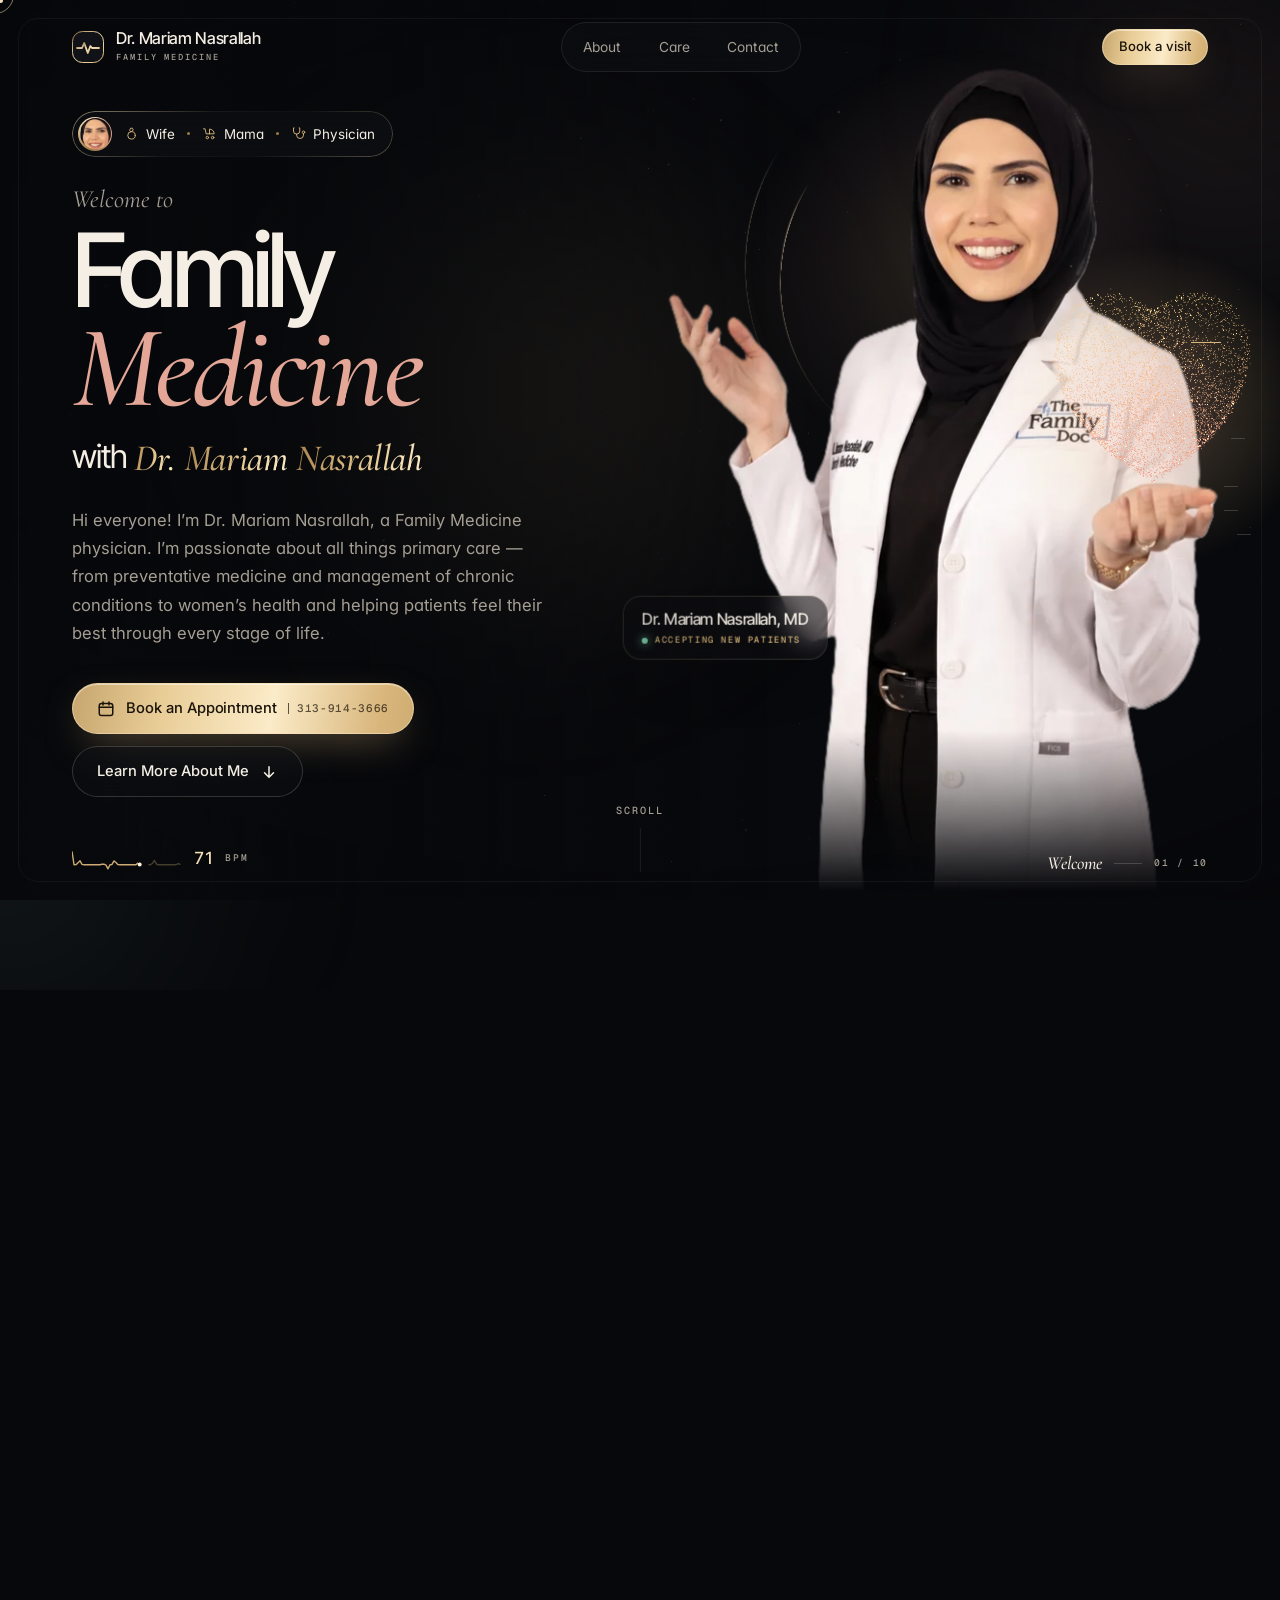
==== commit f071124d: "Add Apple-style DNA scroll sequence to the hero A pre-rendered DNA clip, cut into WebP frames, is sc" ====
--- a/dr-mariam-website/index.html
+++ b/dr-mariam-website/index.html
@@ -6,6 +6,8 @@
 <title>Dr. Mariam Nasrallah</title>
 <meta name="description" content="Dr. Mariam Nasrallah, Family Medicine physician. Preventative medicine, chronic condition management and women's health for every stage of life. Now accepting new patients — call 313-914-3666.">
 <meta name="theme-color" content="#07080B">
+<!-- the DNA scroll sequence plays first, unless motion is reduced or a chapter is deep-linked (assets/js/sequence.js) -->
+<script>document.documentElement.classList.add(matchMedia("(prefers-reduced-motion: reduce)").matches || /^#(about|care|contact)$/.test(location.hash) ? "no-intro" : "intro")</script>
 <meta property="og:type" content="website">
 <meta property="og:title" content="Family Medicine with Dr. Mariam Nasrallah">
 <meta property="og:description" content="Compassionate, patient-centered primary care for your whole family. Currently accepting new patients.">
@@ -30,7 +32,9 @@
   "sameAs": ["https://www.instagram.com/thefamilydocclinic/"]
 }
 </script>
-<link rel="preload" as="image" href="assets/img/dr-mariam-960.webp" imagesrcset="assets/img/dr-mariam-600.webp 600w, assets/img/dr-mariam-960.webp 960w" imagesizes="(max-width: 760px) 45vh, 66vh" fetchpriority="high">
+<link rel="preload" as="image" href="assets/img/dr-mariam-960.webp" imagesrcset="assets/img/dr-mariam-600.webp 600w, assets/img/dr-mariam-960.webp 960w" imagesizes="(max-width: 760px) 45vh, 66vh">
+<link rel="preload" as="fetch" crossorigin="anonymous" href="assets/seq/dna-v1/lg/0001.webp" media="(min-width: 761px)" fetchpriority="high">
+<link rel="preload" as="fetch" crossorigin="anonymous" href="assets/seq/dna-v1/sm/0001.webp" media="(max-width: 760px)" fetchpriority="high">
 <link rel="stylesheet" href="assets/css/style.css">
 </head>
 <body>
@@ -61,6 +65,36 @@
 <div class="frame" aria-hidden="true"></div>
 <div class="progress" id="progress" aria-hidden="true"></div>
 
+<!-- DNA scroll sequence: pinned canvas scrubbed by scroll, then hands off to the stage below -->
+<section class="seq" id="seq" aria-label="Introduction">
+  <div class="seq-pin">
+    <canvas id="seqCanvas" class="seq-canvas" aria-hidden="true"
+      data-src="assets/seq/dna-v1/{set}/{n}.webp"
+      data-sets='{"lg":{"frames":240,"w":1280,"h":720},"sm":{"frames":120,"w":854,"h":480}}'></canvas>
+    <div class="seq-shade" aria-hidden="true"></div>
+    <div class="beats">
+      <div class="beat">
+        <p class="mono">Family Medicine · Dr. Mariam Nasrallah</p>
+        <h2>Care that begins with <span class="serif gold">who you are.</span></h2>
+      </div>
+      <div class="beat">
+        <p class="mono">Whole-family care</p>
+        <h2>Every family is written <span class="serif gold">differently.</span></h2>
+        <p class="beat-sub">Preventative medicine, chronic condition management and women’s health, shaped around you and the people you love.</p>
+      </div>
+      <div class="beat">
+        <p class="mono">Now accepting new patients</p>
+        <h2>Meet <span class="serif gold">Dr.&nbsp;Mariam Nasrallah</span></h2>
+      </div>
+    </div>
+    <div class="seq-foot">
+      <span class="mono">Scroll to explore</span>
+      <span class="seq-bar" aria-hidden="true"><i></i></span>
+      <button class="seq-skip mono" id="seqSkip" type="button">Skip intro</button>
+    </div>
+  </div>
+</section>
+
 <header class="nav">
   <div class="bar">
     <a class="brand" href="#home" data-go="0" aria-label="Dr. Mariam Nasrallah — home">
@@ -260,6 +294,9 @@
 <ul class="dots" id="dots" aria-label="Chapters"></ul>
 <div class="hint mono" id="hint" aria-hidden="true"><b class="h-d">Scroll</b><b class="h-m">Swipe up</b><span></span></div>
 
+<script src="assets/vendor/gsap.min.js" defer></script>
+<script src="assets/vendor/ScrollTrigger.min.js" defer></script>
+<script src="assets/js/sequence.js" defer></script>
 <script src="assets/js/scene.js" defer></script>
 <script src="assets/js/main.js" defer></script>
 </body>
--- a/dr-mariam-website/assets/css/style.css
+++ b/dr-mariam-website/assets/css/style.css
@@ -80,6 +80,41 @@
   background-image:url("data:image/svg+xml,%3Csvg xmlns='http://www.w3.org/2000/svg' width='160' height='160'%3E%3Cfilter id='n'%3E%3CfeTurbulence type='fractalNoise' baseFrequency='.9' numOctaves='2' stitchTiles='stitch'/%3E%3C/filter%3E%3Crect width='100%25' height='100%25' filter='url(%23n)'/%3E%3C/svg%3E")}
 /* fine frame lines, like a gallery mount */
 .frame{position:fixed;inset:clamp(10px, 1.4vw, 18px);z-index:4;pointer-events:none;border:1px solid rgba(244,238,228,.05);border-radius:clamp(14px, 1.6vw, 26px)}
+
+/* ---------- DNA scroll sequence (assets/js/sequence.js) ----------
+   html.intro: the page scrolls natively and GSAP ScrollTrigger pins .seq-pin while scroll scrubs
+   the canvas. Without .intro the page is locked again and the chapter stage takes over. */
+html{scrollbar-width:none}
+html::-webkit-scrollbar{display:none}
+html.intro{overflow-x:hidden;overflow-y:auto}
+html.intro body{height:auto;overflow:visible;touch-action:pan-y pinch-zoom}
+.seq{position:relative;z-index:5;height:100vh}
+.seq[hidden]{display:none}
+.seq-pin{position:relative;height:100vh;overflow:hidden;background:var(--bg);
+  will-change:transform;transform:translateZ(0);backface-visibility:hidden;contain:layout paint;
+  transition:opacity .9s ease, visibility 0s linear .9s}
+html:not(.intro) .seq-pin{opacity:0;visibility:hidden;pointer-events:none}
+html.intro .seq-pin{transition:opacity .5s ease}
+.seq-canvas{position:absolute;inset:0;display:block;width:100%;height:100%;object-fit:cover}
+/* blend the clip into the obsidian page and keep copy legible */
+.seq-shade{position:absolute;inset:0;pointer-events:none;
+  background:linear-gradient(90deg, rgba(7,8,11,.82) 0%, rgba(7,8,11,.45) 38%, transparent 65%),
+             linear-gradient(180deg, rgba(7,8,11,.7) 0%, transparent 22%, transparent 70%, rgba(7,8,11,.92) 100%),
+             radial-gradient(80% 70% at 70% 50%, rgba(216,181,122,.06), transparent 70%)}
+.beats{position:absolute;inset:0;padding-inline:calc(var(--gutter) + 8px)}
+.beat{position:absolute;left:calc(var(--gutter) + 8px);top:0;bottom:0;width:min(640px, 80vw);display:flex;flex-direction:column;justify-content:center;padding-bottom:4vh;pointer-events:none;will-change:transform, opacity}
+.beat:not(:first-child){opacity:0;visibility:hidden}
+.beat .mono{color:var(--gold);margin-bottom:22px}
+.beat h2{font-size:clamp(2.4rem,min(5.6vw,10vh),6rem);line-height:.98;color:var(--ink)}
+.beat-sub{color:var(--muted);margin-top:24px;max-width:46ch;font-size:1.04rem}
+.seq-foot{position:absolute;left:calc(var(--gutter) + 8px);right:calc(var(--gutter) + 8px);bottom:calc(28px + env(safe-area-inset-bottom,0px));display:flex;align-items:center;gap:20px}
+.seq-bar{flex:1;height:1px;background:var(--line);overflow:hidden}
+.seq-bar i{display:block;height:100%;background:var(--gold-grad);transform-origin:left;transform:scaleX(0);will-change:transform}
+.seq-skip{all:unset;cursor:pointer;padding:10px 16px;border-radius:999px;border:1px solid var(--line-2);color:var(--ink);background:rgba(17,18,23,.45);backdrop-filter:blur(10px);-webkit-backdrop-filter:blur(10px);transition:border-color .3s, background .3s}
+.seq-skip:hover{border-color:var(--gold);background:rgba(216,181,122,.1)}
+.seq-skip:focus-visible{outline:1px solid var(--gold);outline-offset:3px}
+/* the stage's own HUD waits until the sequence hands over */
+html.intro :is(.hud,.dots,.hint,.frame,.progress){opacity:0 !important;visibility:hidden}
 
 /* ---------- stage + chapters ----------
    Performance: chapters animate with class-based CSS transitions on transform/opacity only,
@@ -297,6 +332,11 @@
 }
 @media (max-width: 760px){
   .hud,.dots,.frame{display:none}
+  .beat{width:calc(100vw - 2 * var(--gutter));left:var(--gutter)}
+  .beat h2{font-size:clamp(2.2rem,11vw,3.4rem)}
+  .seq-shade{background:linear-gradient(180deg, rgba(7,8,11,.55) 0%, rgba(7,8,11,.35) 30%, rgba(7,8,11,.55) 60%, rgba(7,8,11,.95) 100%)}
+  .seq-foot{left:var(--gutter);right:var(--gutter);bottom:calc(16px + env(safe-area-inset-bottom,0px))}
+  .seq-foot .mono:first-child{display:none}
   .hint{bottom:calc(14px + env(safe-area-inset-bottom,0px))}
   .hint span{height:26px}
   .nav .bar{padding:16px var(--gutter)}
